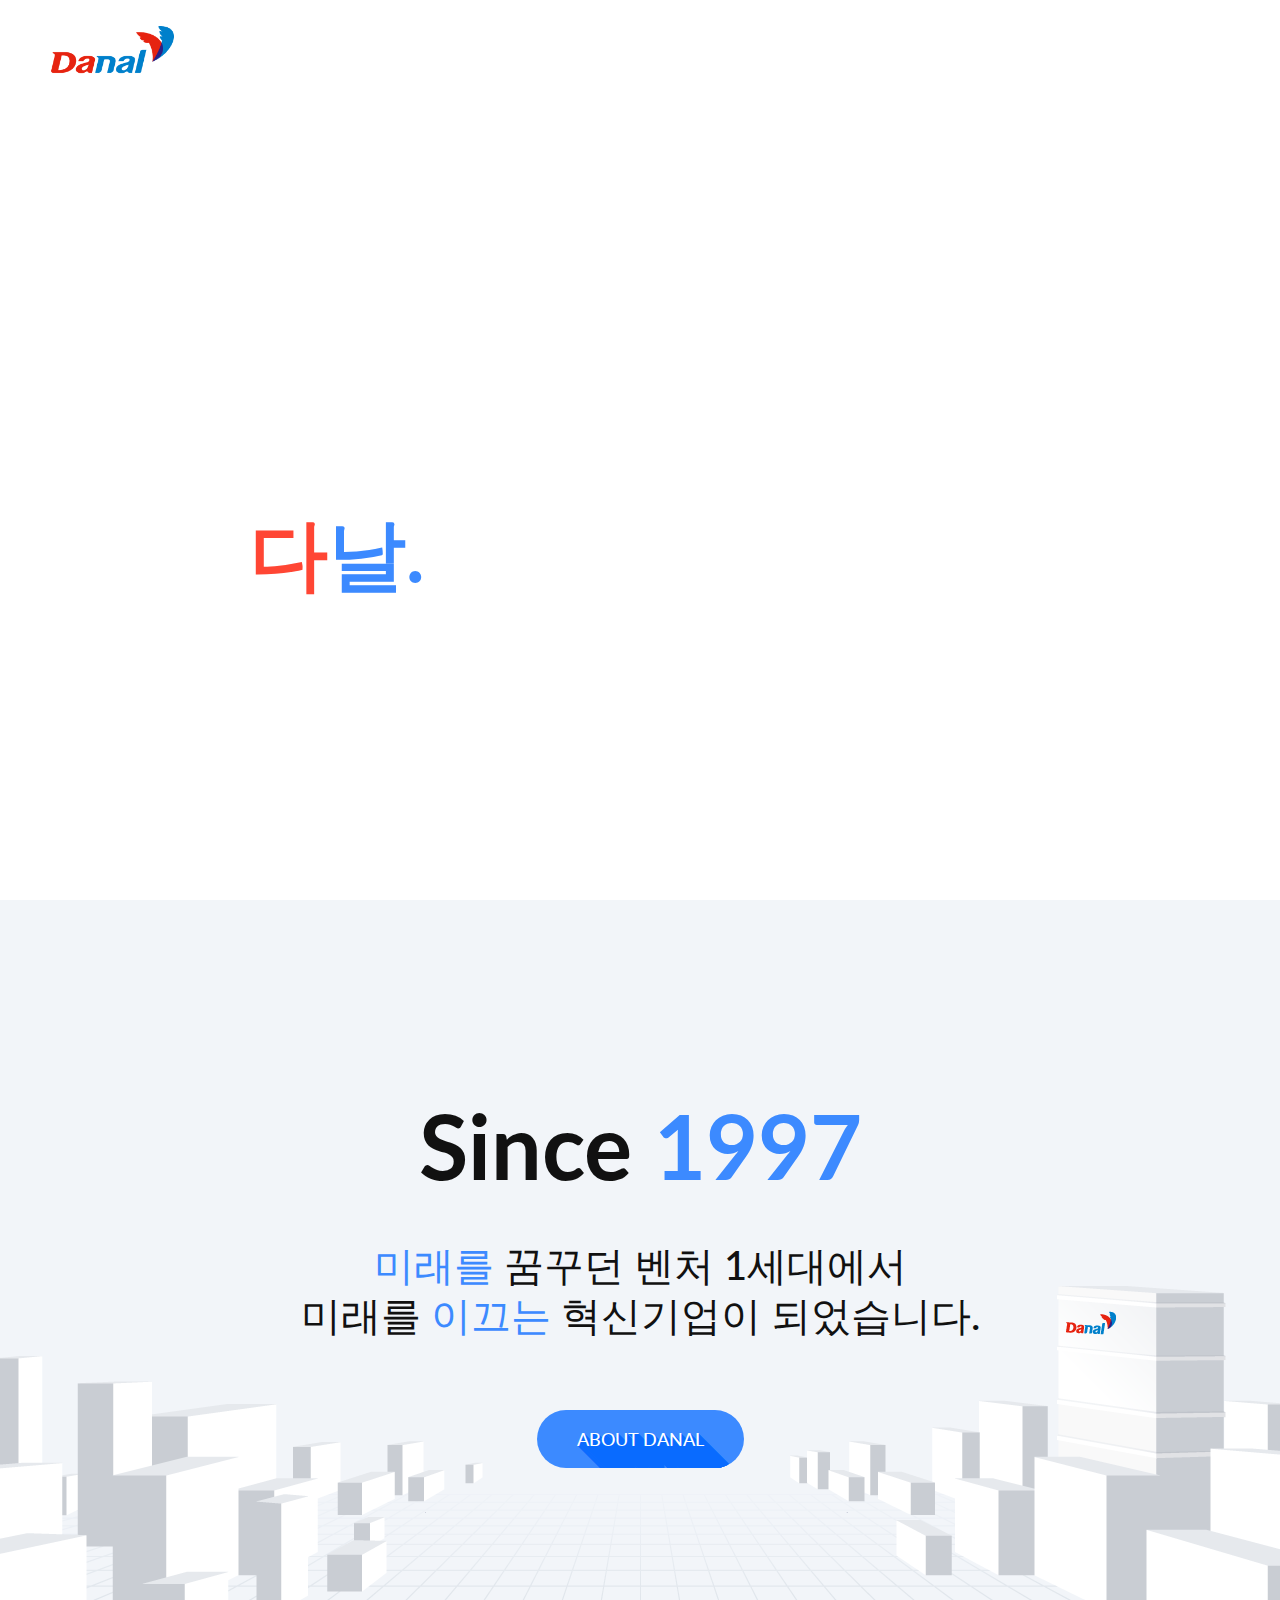
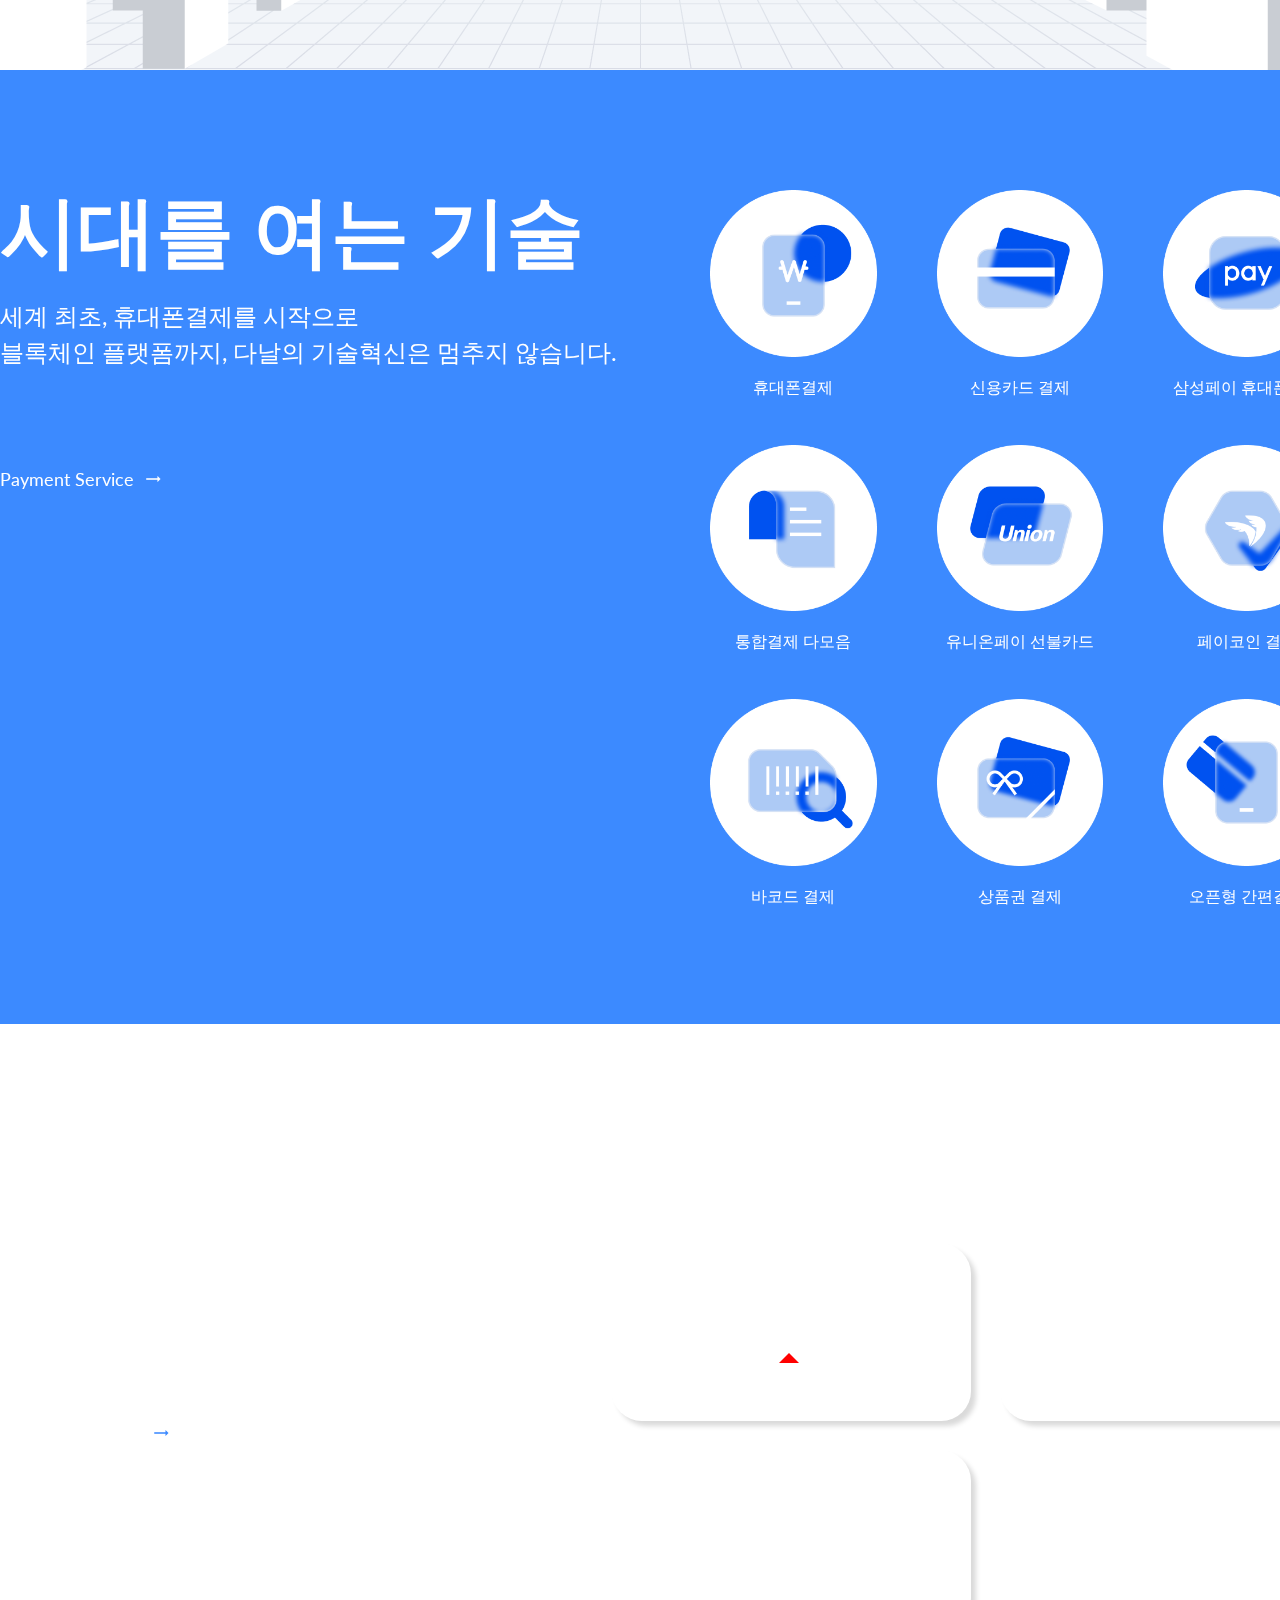
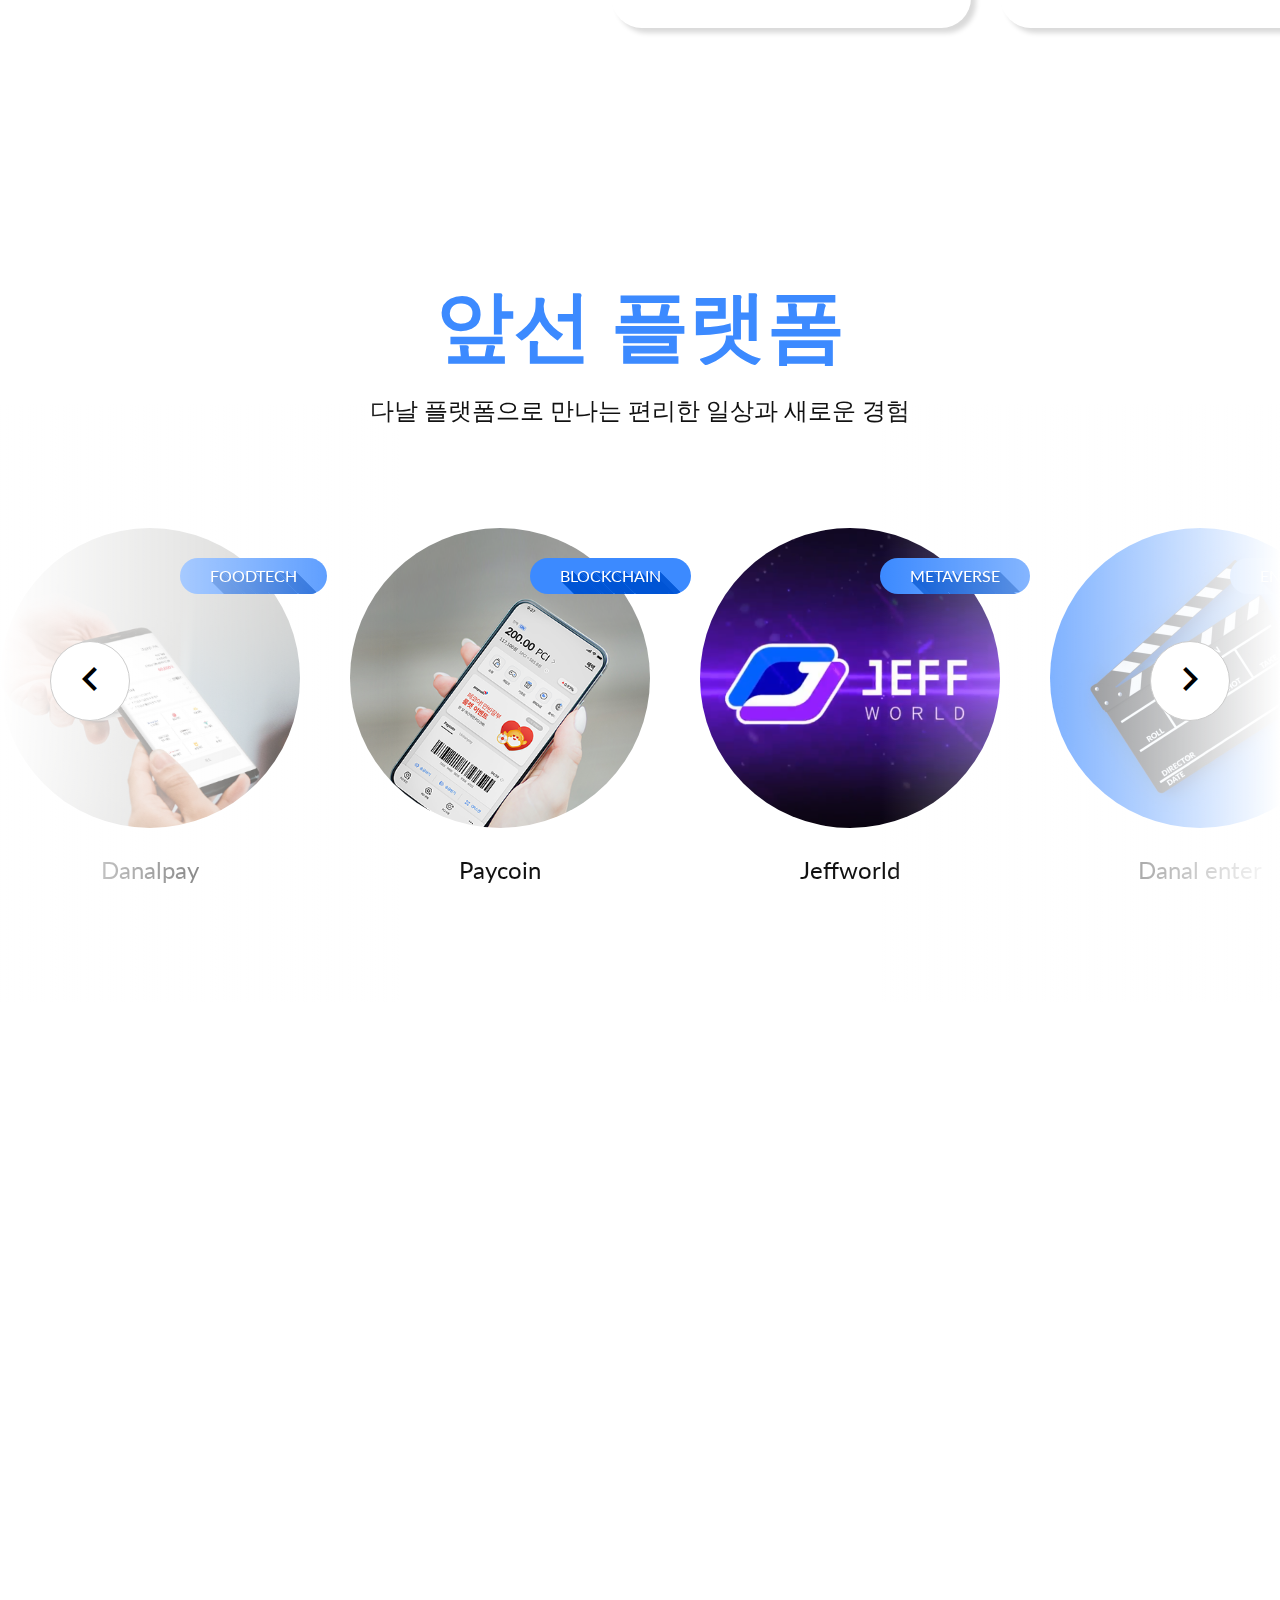
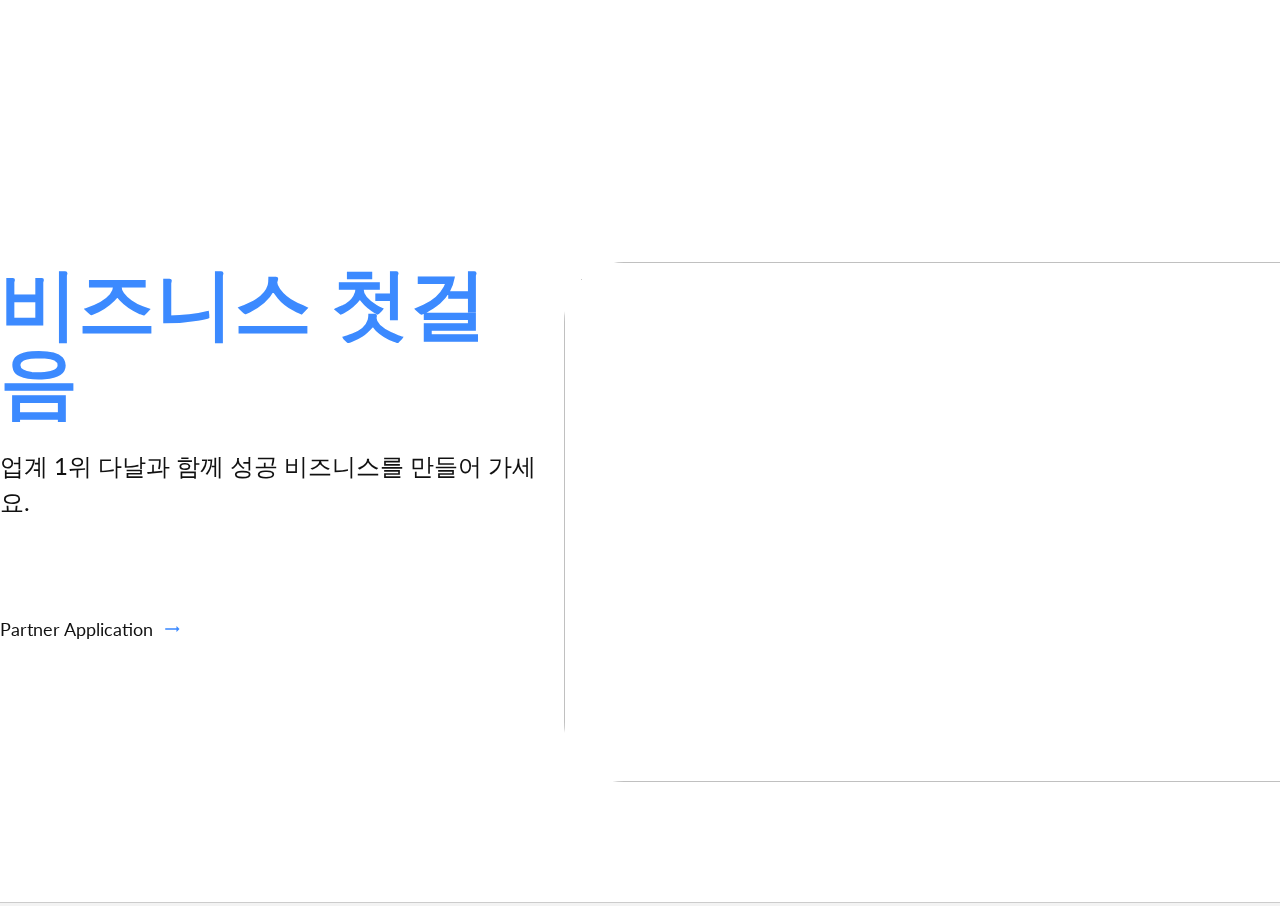
==== index.html @ a610dc13 "index추가" ====
<!DOCTYPE html>
<html lang="en">
  <head>
    <meta charset="UTF-8" />
    <meta http-equiv="X-UA-Compatible" content="IE=edge" />
    <meta name="viewport" content="width=device-width, initial-scale=1.0" />
    <meta property="og:type" content="website" />
    <meta property="og:url" content="yeiwon-danal.netlify.app/html/index" />
    <meta property="og:title" content="다날 - 다가오는날은 다 좋은 날" />
    <meta property="og:site_name" content="다날 - 다가오는날은 다 좋은 날" />
    <meta property="og:description" content="혁신을 넘어 플랫폼으로 다날. " />
    <meta property="og:image" content="../images/thumbnail.png" />
    <title>다날 - 다가오는날은 다 좋은 날</title>
    <link
      rel="shortcut icon"
      href="../images/layout/favicon.ico"
      type="image/x-icon"
    />
    <meta http-equiv="refresh" content="0; url=html" />
  </head>
  <body></body>
</html>
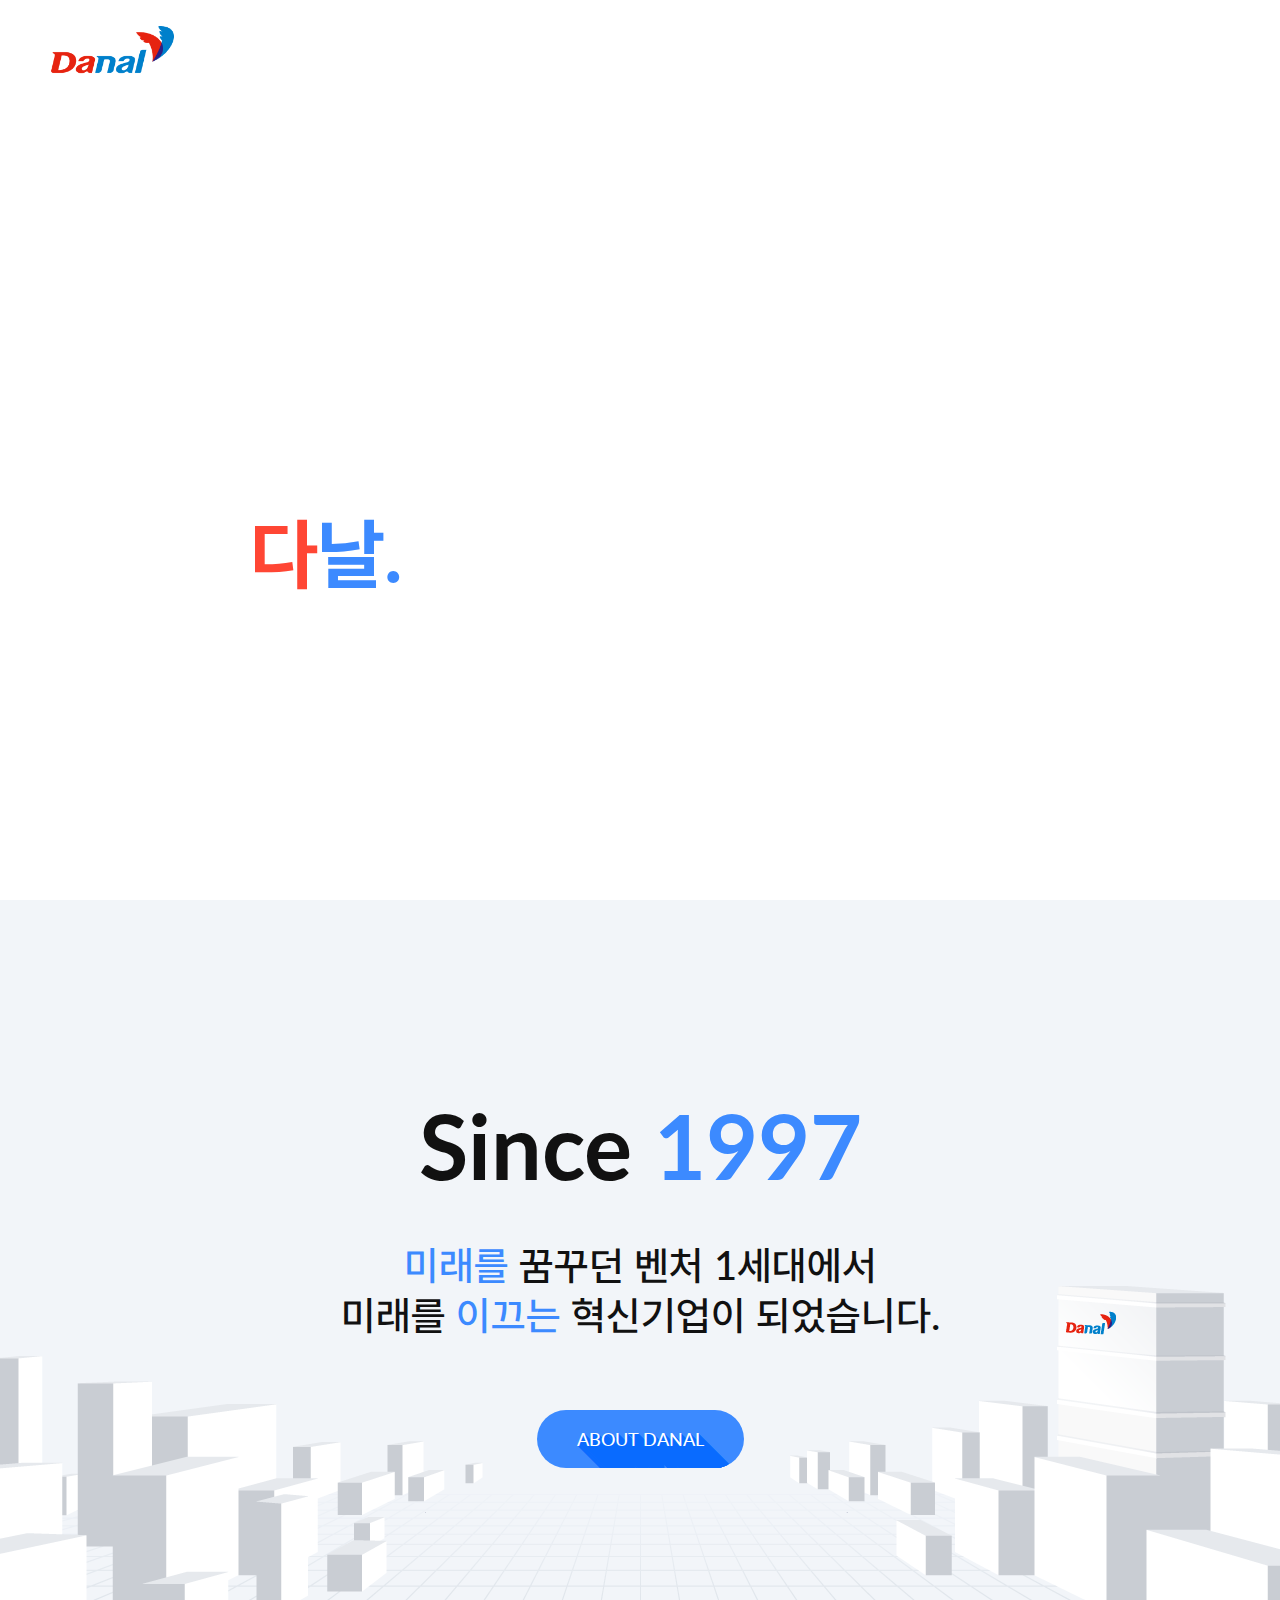
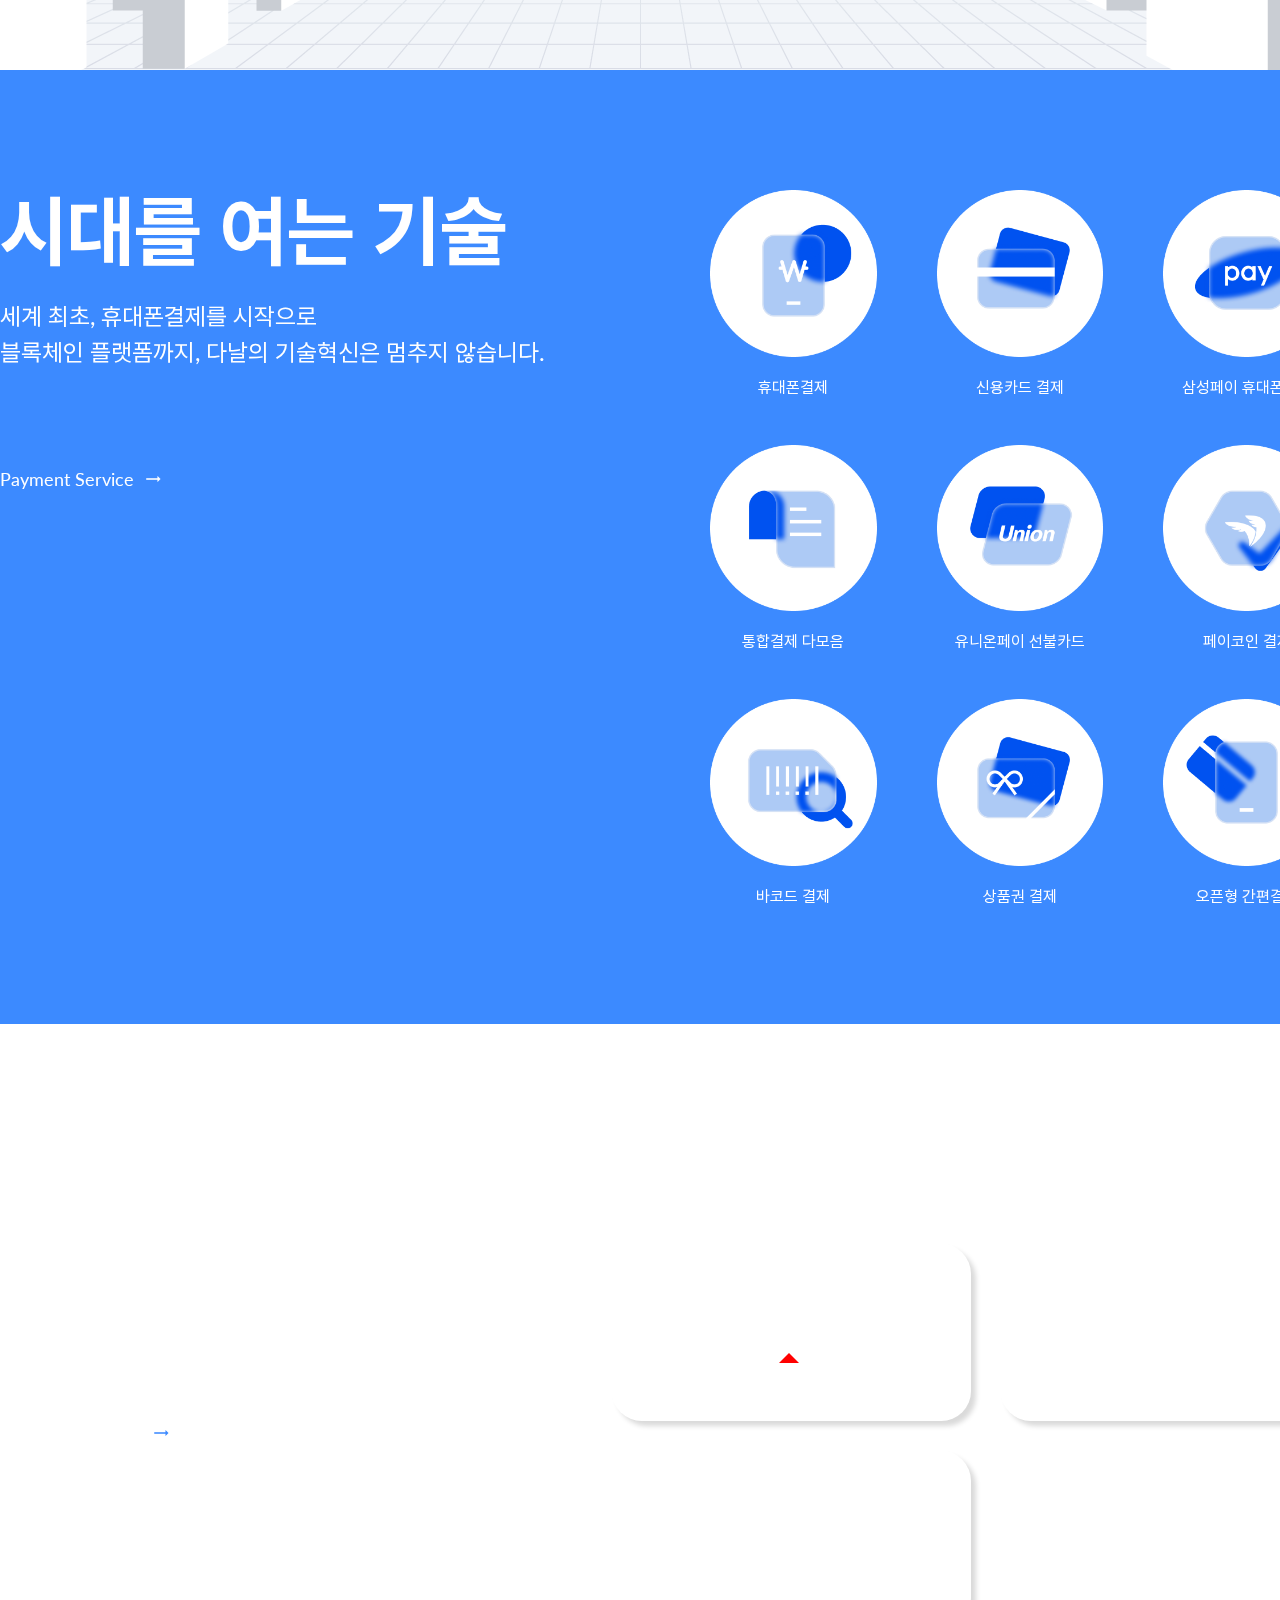
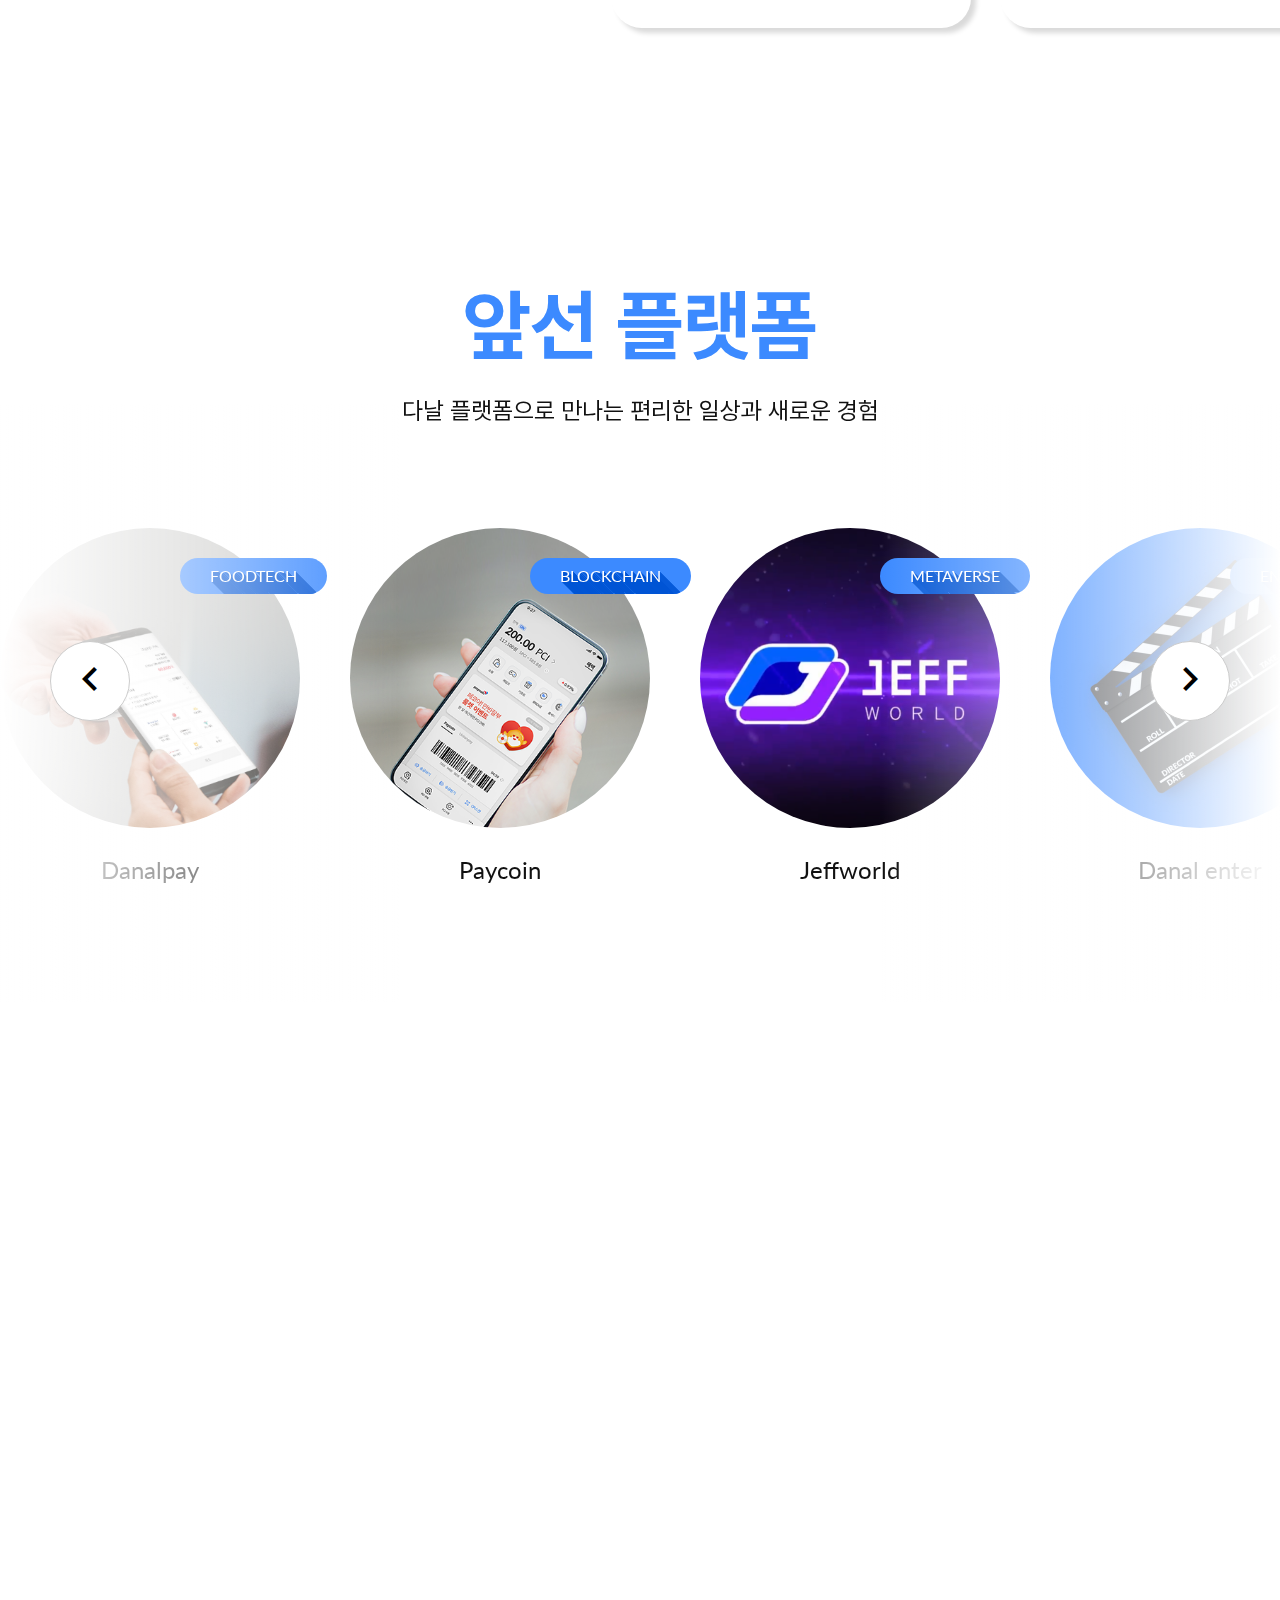
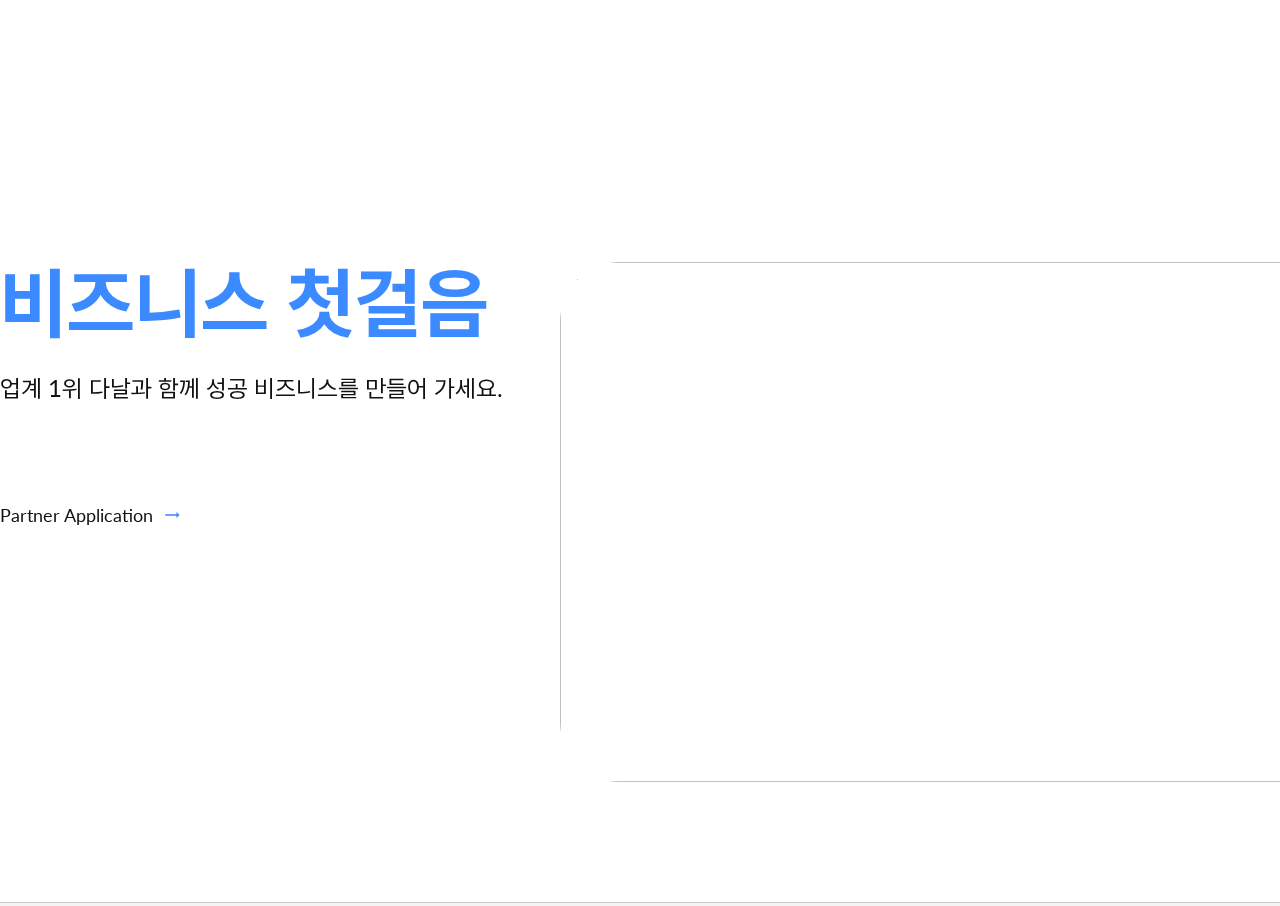
==== commit 1edc7151: "final" ====
(no text change in the page or its own stylesheets)
